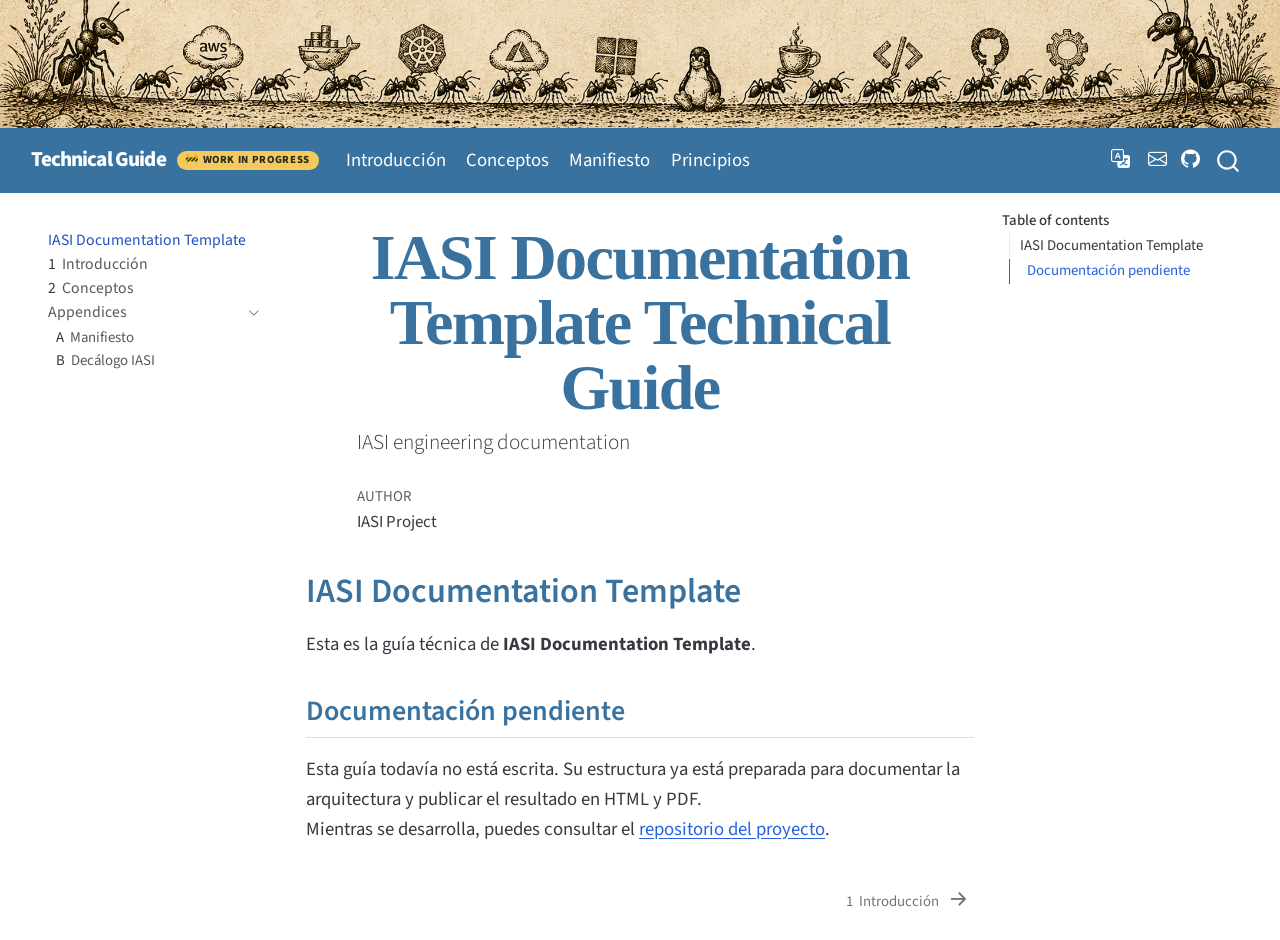
==== publish/technical-guide/index.html @ e16250e0 "creadas plantillas publish" ====
<!DOCTYPE html>
<html xmlns="http://www.w3.org/1999/xhtml" lang="en" xml:lang="en"><head>

<meta charset="utf-8">
<meta name="generator" content="quarto-1.9.38">

<meta name="viewport" content="width=device-width, initial-scale=1.0, user-scalable=yes">

<meta name="author" content="IASI Project">

<title>IASI Documentation Template Technical Guide</title>
<style>
/* Default styles provided by pandoc.
** See https://pandoc.org/MANUAL.html#variables-for-html for config info.
*/
code{white-space: pre-wrap;}
span.smallcaps{font-variant: small-caps;}
div.columns{display: flex; gap: min(4vw, 1.5em);}
div.column{flex: auto; overflow-x: auto;}
div.hanging-indent{margin-left: 1.5em; text-indent: -1.5em;}
ul.task-list{list-style: none;}
ul.task-list li input[type="checkbox"] {
  width: 0.8em;
  margin: 0 0.8em 0.2em -1em; /* quarto-specific, see https://github.com/quarto-dev/quarto-cli/issues/4556 */ 
  vertical-align: middle;
}
</style>


<script src="site_libs/quarto-nav/quarto-nav.js"></script>
<script src="site_libs/quarto-nav/headroom.min.js"></script>
<script src="site_libs/clipboard/clipboard.min.js"></script>
<script src="site_libs/quarto-search/autocomplete.umd.js"></script>
<script src="site_libs/quarto-search/fuse.min.js"></script>
<script src="site_libs/quarto-search/quarto-search.js"></script>
<meta name="quarto:offset" content="./">
<link href="./chapters/01-intro/index.html" rel="next">
<script src="site_libs/quarto-html/quarto.js" type="module"></script>
<script src="site_libs/quarto-html/tabsets/tabsets.js" type="module"></script>
<script src="site_libs/quarto-html/popper.min.js"></script>
<script src="site_libs/quarto-html/tippy.umd.min.js"></script>
<script src="site_libs/quarto-html/anchor.min.js"></script>
<link href="site_libs/quarto-html/tippy.css" rel="stylesheet">
<link href="site_libs/quarto-html/quarto-syntax-highlighting-15634bcf2e68342d4ad2dfa704d543f6.css" rel="stylesheet" id="quarto-text-highlighting-styles">
<script src="site_libs/bootstrap/bootstrap.min.js"></script>
<link href="site_libs/bootstrap/bootstrap-icons.css" rel="stylesheet">
<link href="site_libs/bootstrap/bootstrap-37758bcf14ad8974d9ff99838dd22ecb.min.css" rel="stylesheet" append-hash="true" id="quarto-bootstrap" data-mode="light">
<script id="quarto-search-options" type="application/json">{
  "location": "navbar",
  "copy-button": false,
  "collapse-after": 3,
  "panel-placement": "end",
  "type": "overlay",
  "limit": 50,
  "keyboard-shortcut": [
    "f",
    "/",
    "s"
  ],
  "show-item-context": false,
  "language": {
    "search-no-results-text": "No results",
    "search-matching-documents-text": "matching documents",
    "search-copy-link-title": "Copy link to search",
    "search-hide-matches-text": "Hide additional matches",
    "search-more-match-text": "more match in this document",
    "search-more-matches-text": "more matches in this document",
    "search-clear-button-title": "Clear",
    "search-text-placeholder": "",
    "search-detached-cancel-button-title": "Cancel",
    "search-submit-button-title": "Submit",
    "search-label": "Search"
  }
}</script>
<script>
document.addEventListener("DOMContentLoaded", () => {
  const banner = document.querySelector("#quarto-announcement .iasi-ants-image");
  const bootstrap = document.querySelector("link#quarto-bootstrap");

  if (!banner || !bootstrap) return;

  const siteRoot = bootstrap.href.replace(/site_libs\/bootstrap\/[^/]+$/i, "");
  banner.src = new URL("resources/images/ants.png", siteRoot).href;
});
</script>


</head>

<body class="nav-sidebar floating nav-fixed quarto-light">

<div id="quarto-search-results"></div>
  <header id="quarto-header" class="headroom fixed-top">
    <div id="quarto-announcement" data-announcement-id="924b3bb06044a6f8e6a5618432e2a604" class="alert alert-light hidden"><div class="quarto-announcement-content">
<p><img src="resources/images/ants.png" class="iasi-ants-image img-fluid"></p>
</div></div>
    <nav class="navbar navbar-expand-lg " data-bs-theme="dark">
      <div class="navbar-container container-fluid">
      <div class="navbar-brand-container mx-auto">
    <a class="navbar-brand" href="./index.html">
    <span class="navbar-title">Technical Guide</span>
    </a>
  </div>
            <div id="quarto-search" class="" title="Search"></div>
          <button class="navbar-toggler" type="button" data-bs-toggle="collapse" data-bs-target="#navbarCollapse" aria-controls="navbarCollapse" role="menu" aria-expanded="false" aria-label="Toggle navigation" onclick="if (window.quartoToggleHeadroom) { window.quartoToggleHeadroom(); }">
  <span class="navbar-toggler-icon"></span>
</button>
          <div class="collapse navbar-collapse" id="navbarCollapse">
            <ul class="navbar-nav navbar-nav-scroll me-auto">
  <li class="nav-item">
    <a class="nav-link active" href="./chapters/01-intro/index.html" aria-current="page"> 
<span class="menu-text">Introducción</span></a>
  </li>  
  <li class="nav-item">
    <a class="nav-link" href="./chapters/02-conceptos/index.html"> 
<span class="menu-text">Conceptos</span></a>
  </li>  
  <li class="nav-item">
    <a class="nav-link" href="./common/manifesto.html"> 
<span class="menu-text">Manifiesto</span></a>
  </li>  
  <li class="nav-item">
    <a class="nav-link" href="./common/principles.html"> 
<span class="menu-text">Principios</span></a>
  </li>  
</ul>
            <ul class="navbar-nav navbar-nav-scroll ms-auto">
  <li class="nav-item compact">
    <a class="nav-link" href="https://iasi-org.github.io/iasi-home/pages/common/manifesto-bilingual.html"> <i class="bi bi-translate" role="img" aria-label="Idioma / Language">
</i> 
<span class="menu-text"></span></a>
  </li>  
  <li class="nav-item compact">
    <a class="nav-link" href="https://iasi-org.github.io/iasi-home/pages/common/contact.html"> <i class="bi bi-envelope" role="img" aria-label="Contacto">
</i> 
<span class="menu-text"></span></a>
  </li>  
</ul>
          </div> <!-- /navcollapse -->
            <div class="quarto-navbar-tools">
    <a href="https://github.com/iasi-org/iasi-docs-template" title="Source Code" class="quarto-navigation-tool px-1" aria-label="Source Code"><i class="bi bi-github"></i></a>
</div>
      </div> <!-- /container-fluid -->
    </nav>
  <nav class="quarto-secondary-nav">
    <div class="container-fluid d-flex">
      <button type="button" class="quarto-btn-toggle btn" data-bs-toggle="collapse" role="button" data-bs-target=".quarto-sidebar-collapse-item" aria-controls="quarto-sidebar" aria-expanded="false" aria-label="Toggle sidebar navigation" onclick="if (window.quartoToggleHeadroom) { window.quartoToggleHeadroom(); }">
        <i class="bi bi-layout-text-sidebar-reverse"></i>
      </button>
        <nav class="quarto-page-breadcrumbs" aria-label="breadcrumb"><ol class="breadcrumb"><li class="breadcrumb-item"><a href="./index.html">IASI Documentation Template</a></li></ol></nav>
        <a class="flex-grow-1" role="navigation" data-bs-toggle="collapse" data-bs-target=".quarto-sidebar-collapse-item" aria-controls="quarto-sidebar" aria-expanded="false" aria-label="Toggle sidebar navigation" onclick="if (window.quartoToggleHeadroom) { window.quartoToggleHeadroom(); }">      
        </a>
    </div>
  </nav>
</header>
<!-- content -->
<div id="quarto-content" class="quarto-container page-columns page-rows-contents page-layout-article page-navbar">
<!-- sidebar -->
  <nav id="quarto-sidebar" class="sidebar collapse collapse-horizontal quarto-sidebar-collapse-item sidebar-navigation floating overflow-auto">
    <div class="sidebar-menu-container"> 
    <ul class="list-unstyled mt-1">
        <li class="sidebar-item">
  <div class="sidebar-item-container"> 
  <a href="./index.html" class="sidebar-item-text sidebar-link active">
 <span class="menu-text">IASI Documentation Template</span></a>
  </div>
</li>
        <li class="sidebar-item">
  <div class="sidebar-item-container"> 
  <a href="./chapters/01-intro/index.html" class="sidebar-item-text sidebar-link">
 <span class="menu-text"><span class="chapter-number">1</span>&nbsp; <span class="chapter-title">Introducción</span></span></a>
  </div>
</li>
        <li class="sidebar-item">
  <div class="sidebar-item-container"> 
  <a href="./chapters/02-conceptos/index.html" class="sidebar-item-text sidebar-link">
 <span class="menu-text"><span class="chapter-number">2</span>&nbsp; <span class="chapter-title">Conceptos</span></span></a>
  </div>
</li>
        <li class="sidebar-item sidebar-item-section">
      <div class="sidebar-item-container"> 
            <a class="sidebar-item-text sidebar-link text-start" data-bs-toggle="collapse" data-bs-target="#quarto-sidebar-section-1" role="navigation" aria-expanded="true">
 <span class="menu-text">Appendices</span></a>
          <a class="sidebar-item-toggle text-start" data-bs-toggle="collapse" data-bs-target="#quarto-sidebar-section-1" role="navigation" aria-expanded="true" aria-label="Toggle section">
            <i class="bi bi-chevron-right ms-2"></i>
          </a> 
      </div>
      <ul id="quarto-sidebar-section-1" class="collapse list-unstyled sidebar-section depth1 show">  
          <li class="sidebar-item">
  <div class="sidebar-item-container"> 
  <a href="./common/manifesto.html" class="sidebar-item-text sidebar-link">
 <span class="menu-text"><span class="chapter-number">A</span>&nbsp; <span class="chapter-title">Manifiesto</span></span></a>
  </div>
</li>
          <li class="sidebar-item">
  <div class="sidebar-item-container"> 
  <a href="./common/principles.html" class="sidebar-item-text sidebar-link">
 <span class="menu-text"><span class="chapter-number">B</span>&nbsp; <span class="chapter-title">Decálogo IASI</span></span></a>
  </div>
</li>
      </ul>
  </li>
    </ul>
    </div>
</nav>
<div id="quarto-sidebar-glass" class="quarto-sidebar-collapse-item" data-bs-toggle="collapse" data-bs-target=".quarto-sidebar-collapse-item"></div>
<!-- margin-sidebar -->
    <div id="quarto-margin-sidebar" class="sidebar margin-sidebar">
        <nav id="TOC" role="doc-toc" class="toc-active">
    <h2 id="toc-title">Table of contents</h2>
   
  <ul>
  <li><a href="#iasi-documentation-template" id="toc-iasi-documentation-template" class="nav-link active" data-scroll-target="#iasi-documentation-template">IASI Documentation Template</a>
  <ul class="collapse">
  <li><a href="#documentación-pendiente" id="toc-documentación-pendiente" class="nav-link" data-scroll-target="#documentación-pendiente">Documentación pendiente</a></li>
  </ul></li>
  </ul>
</nav>
    </div>
<!-- main -->
<main class="content" id="quarto-document-content">

<header id="title-block-header" class="quarto-title-block default">
<div class="quarto-title">
<h1 class="title">IASI Documentation Template Technical Guide</h1>
<p class="subtitle lead">IASI engineering documentation</p>
</div>



<div class="quarto-title-meta">

    <div>
    <div class="quarto-title-meta-heading">Author</div>
    <div class="quarto-title-meta-contents">
             <p>IASI Project </p>
          </div>
  </div>
    
  
    
  </div>
  


</header>


<section id="iasi-documentation-template" class="level1 unnumbered">
<h1 class="unnumbered">IASI Documentation Template</h1>
<p>Esta es la guía técnica de <strong>IASI Documentation Template</strong>.</p>
<section id="documentación-pendiente" class="level2 iasi-pending">
<h2 class="anchored" data-anchor-id="documentación-pendiente">Documentación pendiente</h2>
<p>Esta guía todavía no está escrita. Su estructura ya está preparada para documentar la arquitectura y publicar el resultado en HTML y PDF.</p>
</section>
<p>Mientras se desarrolla, puedes consultar el <a href="https://github.com/iasi-org/iasi-docs-template">repositorio del proyecto</a>.</p>


</section>

</main> <!-- /main -->
<script id="quarto-html-after-body" type="application/javascript">
  window.document.addEventListener("DOMContentLoaded", function (event) {
    const icon = "";
    const anchorJS = new window.AnchorJS();
    anchorJS.options = {
      placement: 'right',
      icon: icon
    };
    anchorJS.add('.anchored');
    const isCodeAnnotation = (el) => {
      for (const clz of el.classList) {
        if (clz.startsWith('code-annotation-')) {                     
          return true;
        }
      }
      return false;
    }
    const onCopySuccess = function(e) {
      // button target
      const button = e.trigger;
      // don't keep focus
      button.blur();
      // flash "checked"
      button.classList.add('code-copy-button-checked');
      var currentTitle = button.getAttribute("title");
      button.setAttribute("title", "Copied!");
      let tooltip;
      if (window.bootstrap) {
        button.setAttribute("data-bs-toggle", "tooltip");
        button.setAttribute("data-bs-placement", "left");
        button.setAttribute("data-bs-title", "Copied!");
        tooltip = new bootstrap.Tooltip(button, 
          { trigger: "manual", 
            customClass: "code-copy-button-tooltip",
            offset: [0, -8]});
        tooltip.show();    
      }
      setTimeout(function() {
        if (tooltip) {
          tooltip.hide();
          button.removeAttribute("data-bs-title");
          button.removeAttribute("data-bs-toggle");
          button.removeAttribute("data-bs-placement");
        }
        button.setAttribute("title", currentTitle);
        button.classList.remove('code-copy-button-checked');
      }, 1000);
      // clear code selection
      e.clearSelection();
    }
    const getTextToCopy = function(trigger) {
      const outerScaffold = trigger.parentElement.cloneNode(true);
      const codeEl = outerScaffold.querySelector('code');
      for (const childEl of codeEl.children) {
        if (isCodeAnnotation(childEl)) {
          childEl.remove();
        }
      }
      return codeEl.innerText;
    }
    const clipboard = new window.ClipboardJS('.code-copy-button:not([data-in-quarto-modal])', {
      text: getTextToCopy
    });
    clipboard.on('success', onCopySuccess);
    if (window.document.getElementById('quarto-embedded-source-code-modal')) {
      const clipboardModal = new window.ClipboardJS('.code-copy-button[data-in-quarto-modal]', {
        text: getTextToCopy,
        container: window.document.getElementById('quarto-embedded-source-code-modal')
      });
      clipboardModal.on('success', onCopySuccess);
    }
      var localhostRegex = new RegExp(/^(?:http|https):\/\/localhost\:?[0-9]*\//);
      var mailtoRegex = new RegExp(/^mailto:/);
        var filterRegex = new RegExp('/' + window.location.host + '/');
      var isInternal = (href) => {
          return filterRegex.test(href) || localhostRegex.test(href) || mailtoRegex.test(href);
      }
      // Inspect non-navigation links and adorn them if external
     var links = window.document.querySelectorAll('a[href]:not(.nav-link):not(.navbar-brand):not(.toc-action):not(.sidebar-link):not(.sidebar-item-toggle):not(.pagination-link):not(.no-external):not([aria-hidden]):not(.dropdown-item):not(.quarto-navigation-tool):not(.about-link)');
      for (var i=0; i<links.length; i++) {
        const link = links[i];
        if (!isInternal(link.href)) {
          // undo the damage that might have been done by quarto-nav.js in the case of
          // links that we want to consider external
          if (link.dataset.originalHref !== undefined) {
            link.href = link.dataset.originalHref;
          }
        }
      }
    function tippyHover(el, contentFn, onTriggerFn, onUntriggerFn) {
      const config = {
        allowHTML: true,
        maxWidth: 500,
        delay: 100,
        arrow: false,
        appendTo: function(el) {
            return el.parentElement;
        },
        interactive: true,
        interactiveBorder: 10,
        theme: 'quarto',
        placement: 'bottom-start',
      };
      if (contentFn) {
        config.content = contentFn;
      }
      if (onTriggerFn) {
        config.onTrigger = onTriggerFn;
      }
      if (onUntriggerFn) {
        config.onUntrigger = onUntriggerFn;
      }
      window.tippy(el, config); 
    }
    const noterefs = window.document.querySelectorAll('a[role="doc-noteref"]');
    for (var i=0; i<noterefs.length; i++) {
      const ref = noterefs[i];
      tippyHover(ref, function() {
        // use id or data attribute instead here
        let href = ref.getAttribute('data-footnote-href') || ref.getAttribute('href');
        try { href = new URL(href).hash; } catch {}
        const id = href.replace(/^#\/?/, "");
        const note = window.document.getElementById(id);
        if (note) {
          return note.innerHTML;
        } else {
          return "";
        }
      });
    }
    const xrefs = window.document.querySelectorAll('a.quarto-xref');
    const processXRef = (id, note) => {
      // Strip column container classes
      const stripColumnClz = (el) => {
        el.classList.remove("page-full", "page-columns");
        if (el.children) {
          for (const child of el.children) {
            stripColumnClz(child);
          }
        }
      }
      stripColumnClz(note)
      if (id === null || id.startsWith('sec-')) {
        // Special case sections, only their first couple elements
        const container = document.createElement("div");
        if (note.children && note.children.length > 2) {
          container.appendChild(note.children[0].cloneNode(true));
          for (let i = 1; i < note.children.length; i++) {
            const child = note.children[i];
            if (child.tagName === "P" && child.innerText === "") {
              continue;
            } else {
              container.appendChild(child.cloneNode(true));
              break;
            }
          }
          if (window.Quarto?.typesetMath) {
            window.Quarto.typesetMath(container);
          }
          return container.innerHTML
        } else {
          if (window.Quarto?.typesetMath) {
            window.Quarto.typesetMath(note);
          }
          return note.innerHTML;
        }
      } else {
        // Remove any anchor links if they are present
        const anchorLink = note.querySelector('a.anchorjs-link');
        if (anchorLink) {
          anchorLink.remove();
        }
        if (window.Quarto?.typesetMath) {
          window.Quarto.typesetMath(note);
        }
        if (note.classList.contains("callout")) {
          return note.outerHTML;
        } else {
          return note.innerHTML;
        }
      }
    }
    for (var i=0; i<xrefs.length; i++) {
      const xref = xrefs[i];
      tippyHover(xref, undefined, function(instance) {
        instance.disable();
        let url = xref.getAttribute('href');
        let hash = undefined; 
        if (url.startsWith('#')) {
          hash = url;
        } else {
          try { hash = new URL(url).hash; } catch {}
        }
        if (hash) {
          const id = hash.replace(/^#\/?/, "");
          const note = window.document.getElementById(id);
          if (note !== null) {
            try {
              const html = processXRef(id, note.cloneNode(true));
              instance.setContent(html);
            } finally {
              instance.enable();
              instance.show();
            }
          } else {
            // See if we can fetch this
            fetch(url.split('#')[0])
            .then(res => res.text())
            .then(html => {
              const parser = new DOMParser();
              const htmlDoc = parser.parseFromString(html, "text/html");
              const note = htmlDoc.getElementById(id);
              if (note !== null) {
                const html = processXRef(id, note);
                instance.setContent(html);
              } 
            }).finally(() => {
              instance.enable();
              instance.show();
            });
          }
        } else {
          // See if we can fetch a full url (with no hash to target)
          // This is a special case and we should probably do some content thinning / targeting
          fetch(url)
          .then(res => res.text())
          .then(html => {
            const parser = new DOMParser();
            const htmlDoc = parser.parseFromString(html, "text/html");
            const note = htmlDoc.querySelector('main.content');
            if (note !== null) {
              // This should only happen for chapter cross references
              // (since there is no id in the URL)
              // remove the first header
              if (note.children.length > 0 && note.children[0].tagName === "HEADER") {
                note.children[0].remove();
              }
              const html = processXRef(null, note);
              instance.setContent(html);
            } 
          }).finally(() => {
            instance.enable();
            instance.show();
          });
        }
      }, function(instance) {
      });
    }
        let selectedAnnoteEl;
        const selectorForAnnotation = ( cell, annotation) => {
          let cellAttr = 'data-code-cell="' + cell + '"';
          let lineAttr = 'data-code-annotation="' +  annotation + '"';
          const selector = 'span[' + cellAttr + '][' + lineAttr + ']';
          return selector;
        }
        const selectCodeLines = (annoteEl) => {
          const doc = window.document;
          const targetCell = annoteEl.getAttribute("data-target-cell");
          const targetAnnotation = annoteEl.getAttribute("data-target-annotation");
          const annoteSpan = window.document.querySelector(selectorForAnnotation(targetCell, targetAnnotation));
          const lines = annoteSpan.getAttribute("data-code-lines").split(",");
          const lineIds = lines.map((line) => {
            return targetCell + "-" + line;
          })
          let top = null;
          let height = null;
          let parent = null;
          if (lineIds.length > 0) {
              //compute the position of the single el (top and bottom and make a div)
              const el = window.document.getElementById(lineIds[0]);
              top = el.offsetTop;
              height = el.offsetHeight;
              parent = el.parentElement.parentElement;
            if (lineIds.length > 1) {
              const lastEl = window.document.getElementById(lineIds[lineIds.length - 1]);
              const bottom = lastEl.offsetTop + lastEl.offsetHeight;
              height = bottom - top;
            }
            if (top !== null && height !== null && parent !== null) {
              // cook up a div (if necessary) and position it 
              let div = window.document.getElementById("code-annotation-line-highlight");
              if (div === null) {
                div = window.document.createElement("div");
                div.setAttribute("id", "code-annotation-line-highlight");
                div.style.position = 'absolute';
                parent.appendChild(div);
              }
              div.style.top = top - 2 + "px";
              div.style.height = height + 4 + "px";
              div.style.left = 0;
              let gutterDiv = window.document.getElementById("code-annotation-line-highlight-gutter");
              if (gutterDiv === null) {
                gutterDiv = window.document.createElement("div");
                gutterDiv.setAttribute("id", "code-annotation-line-highlight-gutter");
                gutterDiv.style.position = 'absolute';
                const codeCell = window.document.getElementById(targetCell);
                const gutter = codeCell.querySelector('.code-annotation-gutter');
                gutter.appendChild(gutterDiv);
              }
              gutterDiv.style.top = top - 2 + "px";
              gutterDiv.style.height = height + 4 + "px";
            }
            selectedAnnoteEl = annoteEl;
          }
        };
        const unselectCodeLines = () => {
          const elementsIds = ["code-annotation-line-highlight", "code-annotation-line-highlight-gutter"];
          elementsIds.forEach((elId) => {
            const div = window.document.getElementById(elId);
            if (div) {
              div.remove();
            }
          });
          selectedAnnoteEl = undefined;
        };
          // Handle positioning of the toggle
      window.addEventListener(
        "resize",
        throttle(() => {
          elRect = undefined;
          if (selectedAnnoteEl) {
            selectCodeLines(selectedAnnoteEl);
          }
        }, 10)
      );
      function throttle(fn, ms) {
      let throttle = false;
      let timer;
        return (...args) => {
          if(!throttle) { // first call gets through
              fn.apply(this, args);
              throttle = true;
          } else { // all the others get throttled
              if(timer) clearTimeout(timer); // cancel #2
              timer = setTimeout(() => {
                fn.apply(this, args);
                timer = throttle = false;
              }, ms);
          }
        };
      }
        // Attach click handler to the DT
        const annoteDls = window.document.querySelectorAll('dt[data-target-cell]');
        for (const annoteDlNode of annoteDls) {
          annoteDlNode.addEventListener('click', (event) => {
            const clickedEl = event.target;
            if (clickedEl !== selectedAnnoteEl) {
              unselectCodeLines();
              const activeEl = window.document.querySelector('dt[data-target-cell].code-annotation-active');
              if (activeEl) {
                activeEl.classList.remove('code-annotation-active');
              }
              selectCodeLines(clickedEl);
              clickedEl.classList.add('code-annotation-active');
            } else {
              // Unselect the line
              unselectCodeLines();
              clickedEl.classList.remove('code-annotation-active');
            }
          });
        }
    const findCites = (el) => {
      const parentEl = el.parentElement;
      if (parentEl) {
        const cites = parentEl.dataset.cites;
        if (cites) {
          return {
            el,
            cites: cites.split(' ')
          };
        } else {
          return findCites(el.parentElement)
        }
      } else {
        return undefined;
      }
    };
    var bibliorefs = window.document.querySelectorAll('a[role="doc-biblioref"]');
    for (var i=0; i<bibliorefs.length; i++) {
      const ref = bibliorefs[i];
      const citeInfo = findCites(ref);
      if (citeInfo) {
        tippyHover(citeInfo.el, function() {
          var popup = window.document.createElement('div');
          citeInfo.cites.forEach(function(cite) {
            var citeDiv = window.document.createElement('div');
            citeDiv.classList.add('hanging-indent');
            citeDiv.classList.add('csl-entry');
            var biblioDiv = window.document.getElementById('ref-' + cite);
            if (biblioDiv) {
              citeDiv.innerHTML = biblioDiv.innerHTML;
            }
            popup.appendChild(citeDiv);
          });
          return popup.innerHTML;
        });
      }
    }
  });
  </script>
<nav class="page-navigation">
  <div class="nav-page nav-page-previous">
  </div>
  <div class="nav-page nav-page-next">
      <a href="./chapters/01-intro/index.html" class="pagination-link" aria-label="Introducción">
        <span class="nav-page-text"><span class="chapter-number">1</span>&nbsp; <span class="chapter-title">Introducción</span></span> <i class="bi bi-arrow-right-short"></i>
      </a>
  </div>
</nav>
</div> <!-- /content -->




</body></html>
---- publish/technical-guide/site_libs/quarto-html/tippy.css ----
.tippy-box[data-animation=fade][data-state=hidden]{opacity:0}[data-tippy-root]{max-width:calc(100vw - 10px)}.tippy-box{position:relative;background-color:#333;color:#fff;border-radius:4px;font-size:14px;line-height:1.4;white-space:normal;outline:0;transition-property:transform,visibility,opacity}.tippy-box[data-placement^=top]>.tippy-arrow{bottom:0}.tippy-box[data-placement^=top]>.tippy-arrow:before{bottom:-7px;left:0;border-width:8px 8px 0;border-top-color:initial;transform-origin:center top}.tippy-box[data-placement^=bottom]>.tippy-arrow{top:0}.tippy-box[data-placement^=bottom]>.tippy-arrow:before{top:-7px;left:0;border-width:0 8px 8px;border-bottom-color:initial;transform-origin:center bottom}.tippy-box[data-placement^=left]>.tippy-arrow{right:0}.tippy-box[data-placement^=left]>.tippy-arrow:before{border-width:8px 0 8px 8px;border-left-color:initial;right:-7px;transform-origin:center left}.tippy-box[data-placement^=right]>.tippy-arrow{left:0}.tippy-box[data-placement^=right]>.tippy-arrow:before{left:-7px;border-width:8px 8px 8px 0;border-right-color:initial;transform-origin:center right}.tippy-box[data-inertia][data-state=visible]{transition-timing-function:cubic-bezier(.54,1.5,.38,1.11)}.tippy-arrow{width:16px;height:16px;color:#333}.tippy-arrow:before{content:"";position:absolute;border-color:transparent;border-style:solid}.tippy-content{position:relative;padding:5px 9px;z-index:1}
---- publish/technical-guide/site_libs/quarto-html/quarto-syntax-highlighting-15634bcf2e68342d4ad2dfa704d543f6.css ----
/* quarto syntax highlight colors */
:root {
  --quarto-hl-ot-color: #003B4F;
  --quarto-hl-at-color: #657422;
  --quarto-hl-ss-color: #20794D;
  --quarto-hl-an-color: #5E5E5E;
  --quarto-hl-fu-color: #4758AB;
  --quarto-hl-st-color: #20794D;
  --quarto-hl-cf-color: #003B4F;
  --quarto-hl-op-color: #5E5E5E;
  --quarto-hl-er-color: #AD0000;
  --quarto-hl-bn-color: #AD0000;
  --quarto-hl-al-color: #AD0000;
  --quarto-hl-va-color: #111111;
  --quarto-hl-bu-color: inherit;
  --quarto-hl-ex-color: inherit;
  --quarto-hl-pp-color: #AD0000;
  --quarto-hl-in-color: #5E5E5E;
  --quarto-hl-vs-color: #20794D;
  --quarto-hl-wa-color: #5E5E5E;
  --quarto-hl-do-color: #5E5E5E;
  --quarto-hl-im-color: #00769E;
  --quarto-hl-ch-color: #20794D;
  --quarto-hl-dt-color: #AD0000;
  --quarto-hl-fl-color: #AD0000;
  --quarto-hl-co-color: #5E5E5E;
  --quarto-hl-cv-color: #5E5E5E;
  --quarto-hl-cn-color: #8f5902;
  --quarto-hl-sc-color: #5E5E5E;
  --quarto-hl-dv-color: #AD0000;
  --quarto-hl-kw-color: #003B4F;
}

/* other quarto variables */
:root {
  --quarto-font-monospace: SFMono-Regular, Menlo, Monaco, Consolas, "Liberation Mono", "Courier New", monospace;
}

/* syntax highlight based on Pandoc's rules */
pre > code.sourceCode > span {
  color: #003B4F;
}

code.sourceCode > span {
  color: #003B4F;
}

div.sourceCode,
div.sourceCode pre.sourceCode {
  color: #003B4F;
}

/* Normal */
code span {
  color: #003B4F;
}

/* Alert */
code span.al {
  color: #AD0000;
  font-style: inherit;
}

/* Annotation */
code span.an {
  color: #5E5E5E;
  font-style: inherit;
}

/* Attribute */
code span.at {
  color: #657422;
  font-style: inherit;
}

/* BaseN */
code span.bn {
  color: #AD0000;
  font-style: inherit;
}

/* BuiltIn */
code span.bu {
  font-style: inherit;
}

/* ControlFlow */
code span.cf {
  color: #003B4F;
  font-weight: bold;
  font-style: inherit;
}

/* Char */
code span.ch {
  color: #20794D;
  font-style: inherit;
}

/* Constant */
code span.cn {
  color: #8f5902;
  font-style: inherit;
}

/* Comment */
code span.co {
  color: #5E5E5E;
  font-style: inherit;
}

/* CommentVar */
code span.cv {
  color: #5E5E5E;
  font-style: italic;
}

/* Documentation */
code span.do {
  color: #5E5E5E;
  font-style: italic;
}

/* DataType */
code span.dt {
  color: #AD0000;
  font-style: inherit;
}

/* DecVal */
code span.dv {
  color: #AD0000;
  font-style: inherit;
}

/* Error */
code span.er {
  color: #AD0000;
  font-style: inherit;
}

/* Extension */
code span.ex {
  font-style: inherit;
}

/* Float */
code span.fl {
  color: #AD0000;
  font-style: inherit;
}

/* Function */
code span.fu {
  color: #4758AB;
  font-style: inherit;
}

/* Import */
code span.im {
  color: #00769E;
  font-style: inherit;
}

/* Information */
code span.in {
  color: #5E5E5E;
  font-style: inherit;
}

/* Keyword */
code span.kw {
  color: #003B4F;
  font-weight: bold;
  font-style: inherit;
}

/* Operator */
code span.op {
  color: #5E5E5E;
  font-style: inherit;
}

/* Other */
code span.ot {
  color: #003B4F;
  font-style: inherit;
}

/* Preprocessor */
code span.pp {
  color: #AD0000;
  font-style: inherit;
}

/* SpecialChar */
code span.sc {
  color: #5E5E5E;
  font-style: inherit;
}

/* SpecialString */
code span.ss {
  color: #20794D;
  font-style: inherit;
}

/* String */
code span.st {
  color: #20794D;
  font-style: inherit;
}

/* Variable */
code span.va {
  color: #111111;
  font-style: inherit;
}

/* VerbatimString */
code span.vs {
  color: #20794D;
  font-style: inherit;
}

/* Warning */
code span.wa {
  color: #5E5E5E;
  font-style: italic;
}

.prevent-inlining {
  content: "</";
}

/*# sourceMappingURL=f23921c56f73e400b49028c9186a1aa0.css.map */
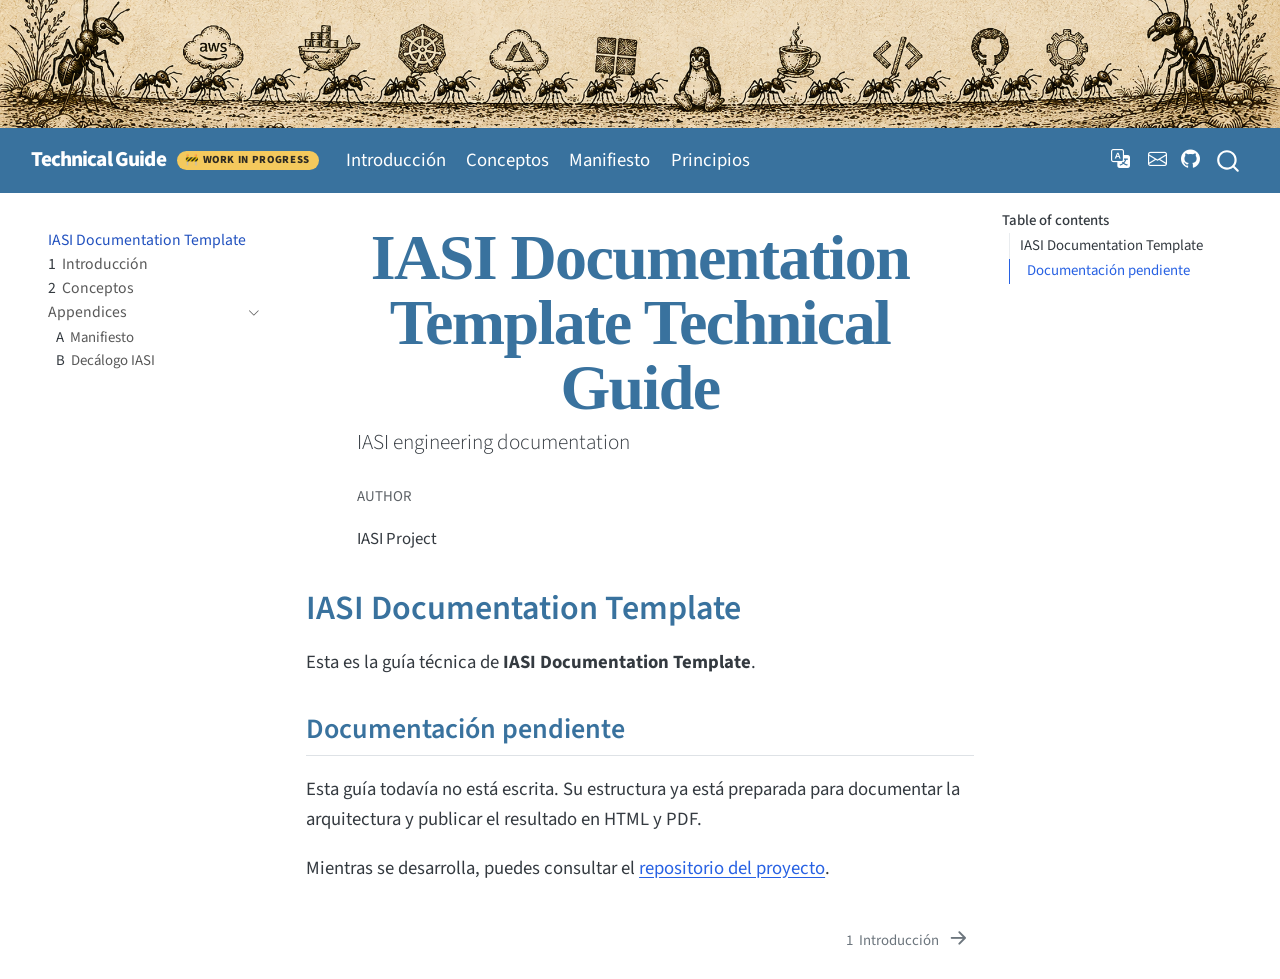
==== commit 2c336294: "Challenge" ====
--- a/publish/technical-guide/index.html
+++ b/publish/technical-guide/index.html
@@ -44,7 +44,7 @@
 <link href="site_libs/quarto-html/quarto-syntax-highlighting-15634bcf2e68342d4ad2dfa704d543f6.css" rel="stylesheet" id="quarto-text-highlighting-styles">
 <script src="site_libs/bootstrap/bootstrap.min.js"></script>
 <link href="site_libs/bootstrap/bootstrap-icons.css" rel="stylesheet">
-<link href="site_libs/bootstrap/bootstrap-37758bcf14ad8974d9ff99838dd22ecb.min.css" rel="stylesheet" append-hash="true" id="quarto-bootstrap" data-mode="light">
+<link href="site_libs/bootstrap/bootstrap-797d27cea1d4e5a7f22cd0c0edd4997e.min.css" rel="stylesheet" append-hash="true" id="quarto-bootstrap" data-mode="light">
 <script id="quarto-search-options" type="application/json">{
   "location": "navbar",
   "copy-button": false,
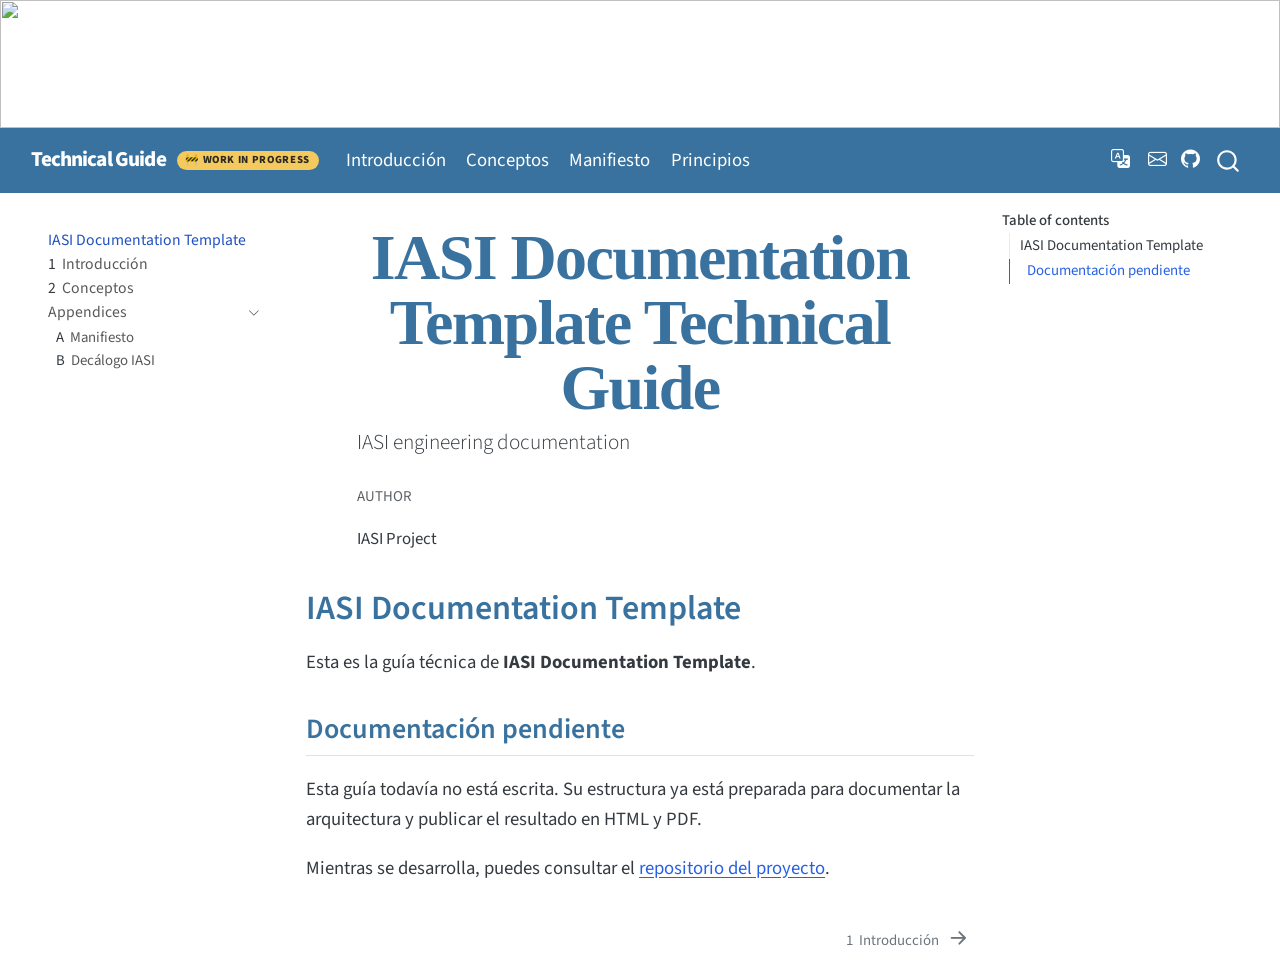
==== commit 54c5437f: "corregido sync" ====
--- a/publish/technical-guide/index.html
+++ b/publish/technical-guide/index.html
@@ -44,7 +44,7 @@
 <link href="site_libs/quarto-html/quarto-syntax-highlighting-15634bcf2e68342d4ad2dfa704d543f6.css" rel="stylesheet" id="quarto-text-highlighting-styles">
 <script src="site_libs/bootstrap/bootstrap.min.js"></script>
 <link href="site_libs/bootstrap/bootstrap-icons.css" rel="stylesheet">
-<link href="site_libs/bootstrap/bootstrap-797d27cea1d4e5a7f22cd0c0edd4997e.min.css" rel="stylesheet" append-hash="true" id="quarto-bootstrap" data-mode="light">
+<link href="site_libs/bootstrap/bootstrap-4eaf7b184de22013665c3d2863091a53.min.css" rel="stylesheet" append-hash="true" id="quarto-bootstrap" data-mode="light">
 <script id="quarto-search-options" type="application/json">{
   "location": "navbar",
   "copy-button": false,
@@ -72,17 +72,6 @@
     "search-label": "Search"
   }
 }</script>
-<script>
-document.addEventListener("DOMContentLoaded", () => {
-  const banner = document.querySelector("#quarto-announcement .iasi-ants-image");
-  const bootstrap = document.querySelector("link#quarto-bootstrap");
-
-  if (!banner || !bootstrap) return;
-
-  const siteRoot = bootstrap.href.replace(/site_libs\/bootstrap\/[^/]+$/i, "");
-  banner.src = new URL("resources/images/ants.png", siteRoot).href;
-});
-</script>
 
 
 </head>
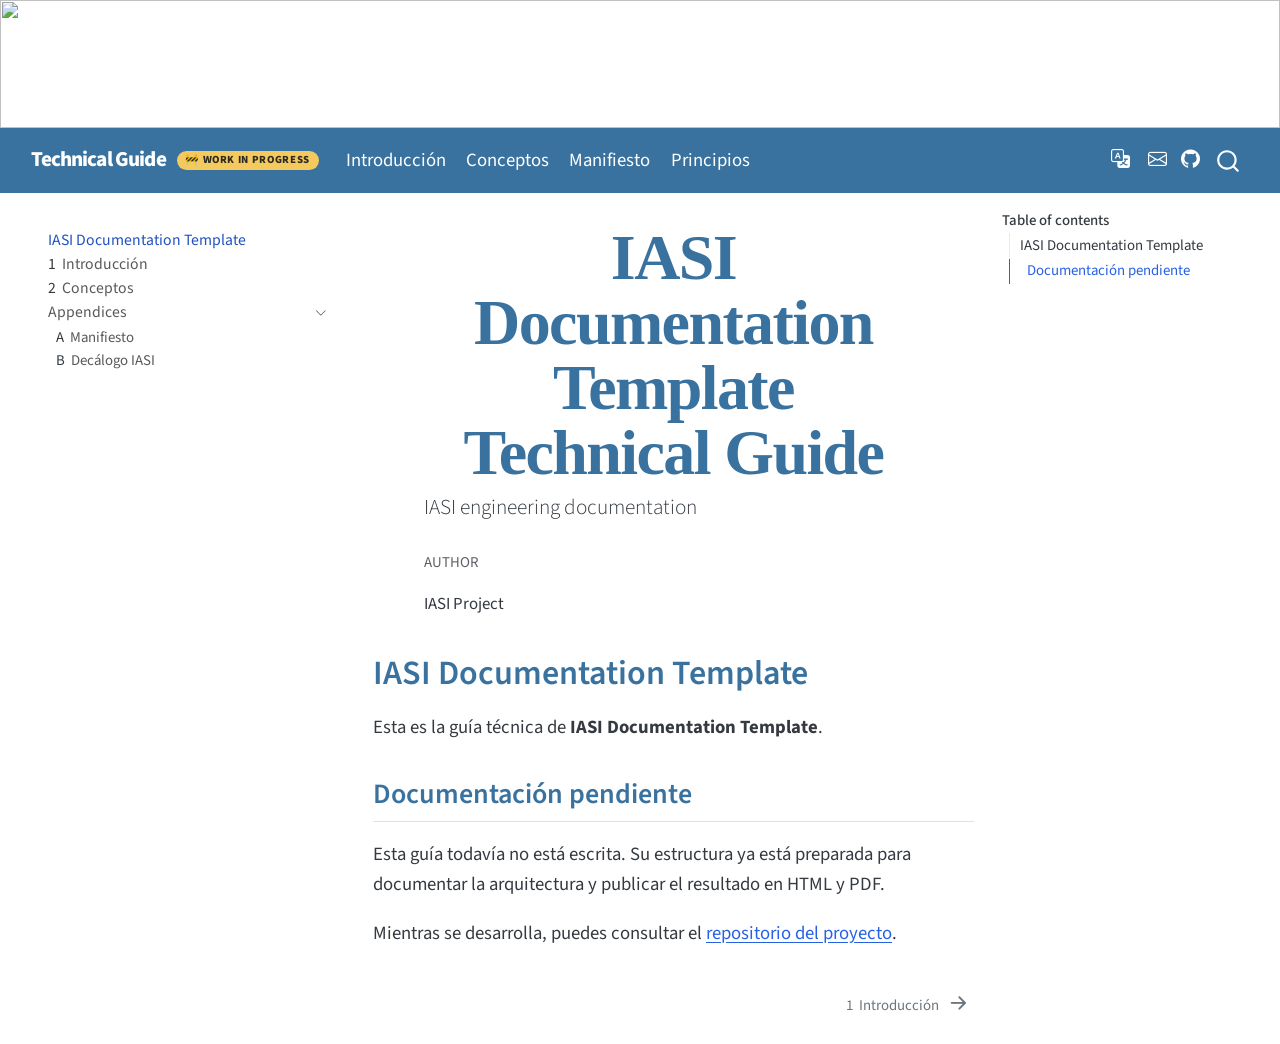
==== commit cb508220: "optimizado deploy" ====
--- a/publish/technical-guide/index.html
+++ b/publish/technical-guide/index.html
@@ -44,7 +44,7 @@
 <link href="site_libs/quarto-html/quarto-syntax-highlighting-15634bcf2e68342d4ad2dfa704d543f6.css" rel="stylesheet" id="quarto-text-highlighting-styles">
 <script src="site_libs/bootstrap/bootstrap.min.js"></script>
 <link href="site_libs/bootstrap/bootstrap-icons.css" rel="stylesheet">
-<link href="site_libs/bootstrap/bootstrap-4eaf7b184de22013665c3d2863091a53.min.css" rel="stylesheet" append-hash="true" id="quarto-bootstrap" data-mode="light">
+<link href="site_libs/bootstrap/bootstrap-05c29dc1ee65705a06ded16e9c3413ff.min.css" rel="stylesheet" append-hash="true" id="quarto-bootstrap" data-mode="light">
 <script id="quarto-search-options" type="application/json">{
   "location": "navbar",
   "copy-button": false,
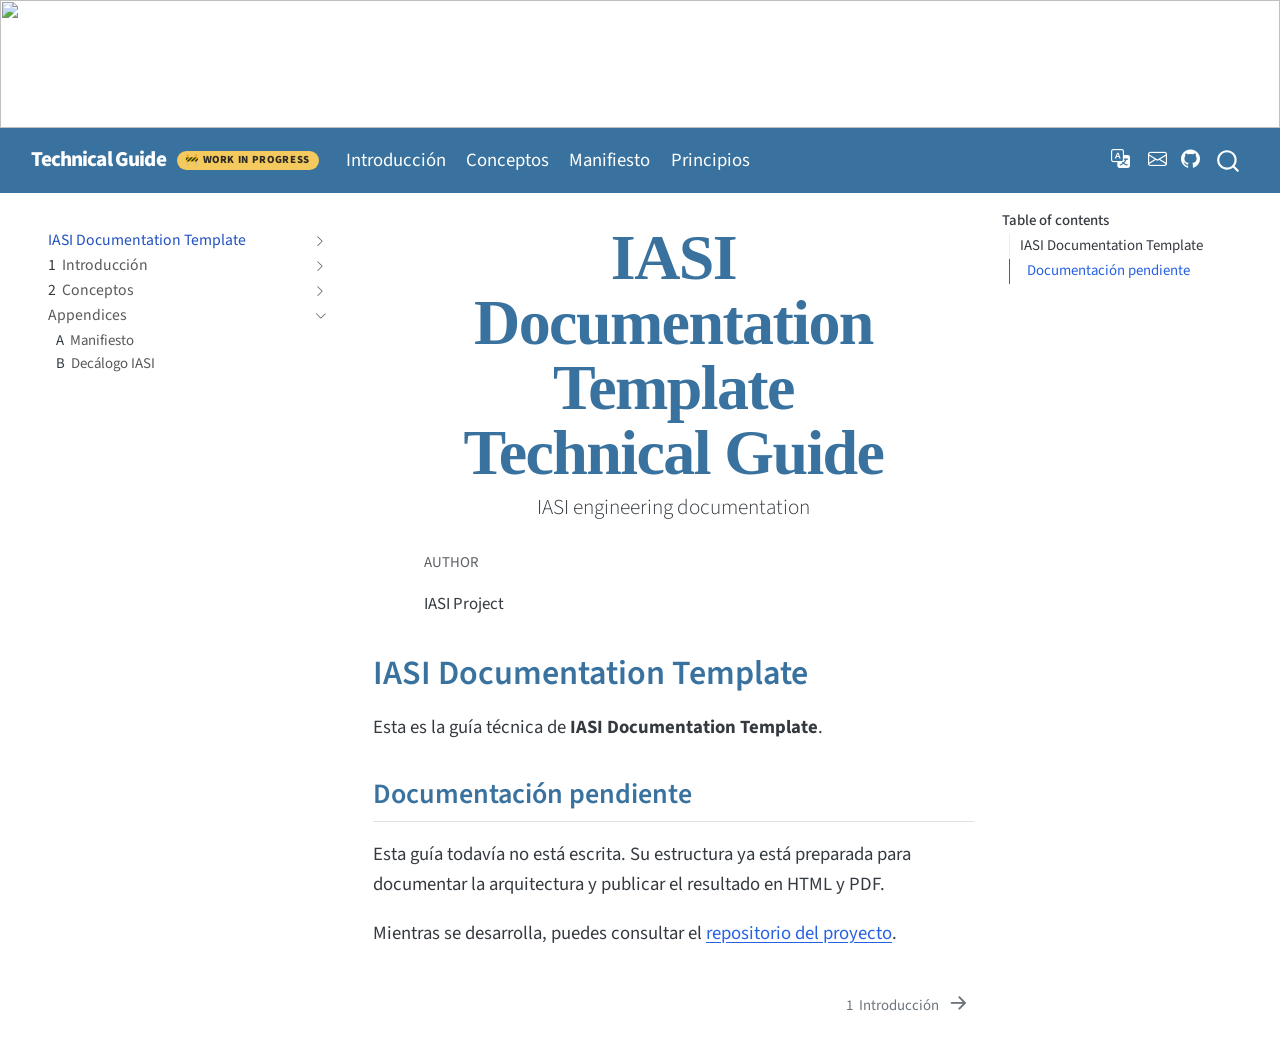
==== commit c919e473: "checkpoint antes de gitbook" ====
--- a/publish/technical-guide/index.html
+++ b/publish/technical-guide/index.html
@@ -1,22 +1,23 @@
 <!DOCTYPE html>
-<html xmlns="http://www.w3.org/1999/xhtml" lang="en" xml:lang="en"><head>
-
+<html xmlns="http://www.w3.org/1999/xhtml" lang="en" xml:lang="en">
+<head>
+<meta http-equiv="Content-Type" content="text/html; charset=UTF-8">
 <meta charset="utf-8">
-<meta name="generator" content="quarto-1.9.38">
-
+<meta name="generator" content="quarto-1.10.18">
 <meta name="viewport" content="width=device-width, initial-scale=1.0, user-scalable=yes">
-
 <meta name="author" content="IASI Project">
-
 <title>IASI Documentation Template Technical Guide</title>
 <style>
 /* Default styles provided by pandoc.
 ** See https://pandoc.org/MANUAL.html#variables-for-html for config info.
 */
-code{white-space: pre-wrap;}
 span.smallcaps{font-variant: small-caps;}
-div.columns{display: flex; gap: min(4vw, 1.5em);}
-div.column{flex: auto; overflow-x: auto;}
+div.columns{display: flex; gap: 1.5em;}
+div.column{flex: auto;}
+@media screen {
+div.columns{gap: min(4vw, 1.5em);}
+div.column{overflow-x: auto;}
+}
 div.hanging-indent{margin-left: 1.5em; text-indent: -1.5em;}
 ul.task-list{list-style: none;}
 ul.task-list li input[type="checkbox"] {
@@ -25,26 +26,12 @@
   vertical-align: middle;
 }
 </style>
-
-
-<script src="site_libs/quarto-nav/quarto-nav.js"></script>
-<script src="site_libs/quarto-nav/headroom.min.js"></script>
-<script src="site_libs/clipboard/clipboard.min.js"></script>
-<script src="site_libs/quarto-search/autocomplete.umd.js"></script>
-<script src="site_libs/quarto-search/fuse.min.js"></script>
-<script src="site_libs/quarto-search/quarto-search.js"></script>
-<meta name="quarto:offset" content="./">
+<script src="site_libs/quarto-nav/quarto-nav.js"></script><script src="site_libs/quarto-nav/headroom.min.js"></script><script src="site_libs/clipboard/clipboard.min.js"></script><script src="site_libs/quarto-search/autocomplete.umd.js"></script><script src="site_libs/quarto-search/fuse.min.js"></script><script src="site_libs/quarto-search/quarto-search.js"></script><meta name="quarto:offset" content="./">
 <link href="./chapters/01-intro/index.html" rel="next">
-<script src="site_libs/quarto-html/quarto.js" type="module"></script>
-<script src="site_libs/quarto-html/tabsets/tabsets.js" type="module"></script>
-<script src="site_libs/quarto-html/popper.min.js"></script>
-<script src="site_libs/quarto-html/tippy.umd.min.js"></script>
-<script src="site_libs/quarto-html/anchor.min.js"></script>
-<link href="site_libs/quarto-html/tippy.css" rel="stylesheet">
-<link href="site_libs/quarto-html/quarto-syntax-highlighting-15634bcf2e68342d4ad2dfa704d543f6.css" rel="stylesheet" id="quarto-text-highlighting-styles">
-<script src="site_libs/bootstrap/bootstrap.min.js"></script>
-<link href="site_libs/bootstrap/bootstrap-icons.css" rel="stylesheet">
-<link href="site_libs/bootstrap/bootstrap-05c29dc1ee65705a06ded16e9c3413ff.min.css" rel="stylesheet" append-hash="true" id="quarto-bootstrap" data-mode="light">
+<script src="site_libs/quarto-html/quarto.js" type="module"></script><script src="site_libs/quarto-html/tabsets/tabsets.js" type="module"></script><script src="site_libs/quarto-html/popper.min.js"></script><script src="site_libs/quarto-html/tippy.umd.min.js"></script><script src="site_libs/quarto-html/anchor.min.js"></script><link href="site_libs/quarto-html/tippy.css" rel="stylesheet">
+<link href="site_libs/quarto-html/quarto-syntax-highlighting-64a204ab8560d761af7679ceaba22944.css" rel="stylesheet" id="quarto-text-highlighting-styles">
+<script src="site_libs/bootstrap/bootstrap.min.js"></script><link href="site_libs/bootstrap/bootstrap-icons.css" rel="stylesheet">
+<link href="site_libs/bootstrap/bootstrap-4595486ea1989c3f473c799d476bc9ff.min.css" rel="stylesheet" append-hash="true" id="quarto-bootstrap" data-mode="light">
 <script id="quarto-search-options" type="application/json">{
   "location": "navbar",
   "copy-button": false,
@@ -72,19 +59,14 @@
     "search-label": "Search"
   }
 }</script>
-
-
 </head>
-
 <body class="nav-sidebar floating nav-fixed quarto-light">
 
 <div id="quarto-search-results"></div>
-  <header id="quarto-header" class="headroom fixed-top">
-    <div id="quarto-announcement" data-announcement-id="924b3bb06044a6f8e6a5618432e2a604" class="alert alert-light hidden"><div class="quarto-announcement-content">
+  <header id="quarto-header" class="headroom fixed-top"><div id="quarto-announcement" data-announcement-id="924b3bb06044a6f8e6a5618432e2a604" class="alert alert-light hidden"><div class="quarto-announcement-content">
 <p><img src="resources/images/ants.png" class="iasi-ants-image img-fluid"></p>
 </div></div>
-    <nav class="navbar navbar-expand-lg " data-bs-theme="dark">
-      <div class="navbar-container container-fluid">
+    <nav class="navbar navbar-expand-lg " data-bs-theme="dark"><div class="navbar-container container-fluid">
       <div class="navbar-brand-container mx-auto">
     <a class="navbar-brand" href="./index.html">
     <span class="navbar-title">Technical Guide</span>
@@ -96,7 +78,7 @@
 </button>
           <div class="collapse navbar-collapse" id="navbarCollapse">
             <ul class="navbar-nav navbar-nav-scroll me-auto">
-  <li class="nav-item">
+<li class="nav-item">
     <a class="nav-link active" href="./chapters/01-intro/index.html" aria-current="page"> 
 <span class="menu-text">Introducción</span></a>
   </li>  
@@ -113,8 +95,8 @@
 <span class="menu-text">Principios</span></a>
   </li>  
 </ul>
-            <ul class="navbar-nav navbar-nav-scroll ms-auto">
-  <li class="nav-item compact">
+<ul class="navbar-nav navbar-nav-scroll ms-auto">
+<li class="nav-item compact">
     <a class="nav-link" href="https://iasi-org.github.io/iasi-home/pages/common/manifesto-bilingual.html"> <i class="bi bi-translate" role="img" aria-label="Idioma / Language">
 </i> 
 <span class="menu-text"></span></a>
@@ -125,46 +107,71 @@
 <span class="menu-text"></span></a>
   </li>  
 </ul>
-          </div> <!-- /navcollapse -->
+</div> <!-- /navcollapse -->
             <div class="quarto-navbar-tools">
     <a href="https://github.com/iasi-org/iasi-docs-template" title="Source Code" class="quarto-navigation-tool px-1" aria-label="Source Code"><i class="bi bi-github"></i></a>
 </div>
       </div> <!-- /container-fluid -->
-    </nav>
-  <nav class="quarto-secondary-nav">
-    <div class="container-fluid d-flex">
+    </nav><nav class="quarto-secondary-nav"><div class="container-fluid d-flex">
       <button type="button" class="quarto-btn-toggle btn" data-bs-toggle="collapse" role="button" data-bs-target=".quarto-sidebar-collapse-item" aria-controls="quarto-sidebar" aria-expanded="false" aria-label="Toggle sidebar navigation" onclick="if (window.quartoToggleHeadroom) { window.quartoToggleHeadroom(); }">
         <i class="bi bi-layout-text-sidebar-reverse"></i>
       </button>
-        <nav class="quarto-page-breadcrumbs" aria-label="breadcrumb"><ol class="breadcrumb"><li class="breadcrumb-item"><a href="./index.html">IASI Documentation Template</a></li></ol></nav>
-        <a class="flex-grow-1" role="navigation" data-bs-toggle="collapse" data-bs-target=".quarto-sidebar-collapse-item" aria-controls="quarto-sidebar" aria-expanded="false" aria-label="Toggle sidebar navigation" onclick="if (window.quartoToggleHeadroom) { window.quartoToggleHeadroom(); }">      
+        <nav class="quarto-page-breadcrumbs" aria-label="breadcrumb"><ol class="breadcrumb"><li class="breadcrumb-item"><a href="./index.html">IASI Documentation Template</a></li></ol></nav><a class="flex-grow-1" role="navigation" data-bs-toggle="collapse" data-bs-target=".quarto-sidebar-collapse-item" aria-controls="quarto-sidebar" aria-expanded="false" aria-label="Toggle sidebar navigation" onclick="if (window.quartoToggleHeadroom) { window.quartoToggleHeadroom(); }">      
         </a>
     </div>
-  </nav>
-</header>
-<!-- content -->
-<div id="quarto-content" class="quarto-container page-columns page-rows-contents page-layout-article page-navbar">
+  </nav></header><!-- content --><div id="quarto-content" class="quarto-container page-columns page-rows-contents page-layout-article page-navbar">
 <!-- sidebar -->
-  <nav id="quarto-sidebar" class="sidebar collapse collapse-horizontal quarto-sidebar-collapse-item sidebar-navigation floating overflow-auto">
-    <div class="sidebar-menu-container"> 
+  <nav id="quarto-sidebar" class="sidebar collapse collapse-horizontal quarto-sidebar-collapse-item sidebar-navigation floating overflow-auto"><div class="sidebar-menu-container"> 
     <ul class="list-unstyled mt-1">
-        <li class="sidebar-item">
+<li class="sidebar-item sidebar-item-section">
   <div class="sidebar-item-container"> 
   <a href="./index.html" class="sidebar-item-text sidebar-link active">
  <span class="menu-text">IASI Documentation Template</span></a>
-  </div>
-</li>
-        <li class="sidebar-item">
+  <a class="sidebar-item-toggle text-start collapsed" data-bs-toggle="collapse" data-bs-target="#iasi-sidebar--index-html" role="navigation" aria-expanded="false" aria-controls="iasi-sidebar--index-html" aria-label="Toggle section"><i class="bi bi-chevron-right ms-2"></i></a>
+</div>
+<ul id="iasi-sidebar--index-html" class="collapse list-unstyled sidebar-section depth2">
+<li class="sidebar-item-section">
+<a href="./index.html#iasi-documentation-template" id="toc-iasi-documentation-template" class="nav-link active" data-scroll-target="#iasi-documentation-template">IASI Documentation Template</a>
+  <ul class="collapse list-unstyled sidebar-section depth3" id="iasi-sidebar--index-html-1">
+<li><a href="./index.html#documentaci%C3%B3n-pendiente" id="toc-documentación-pendiente" class="nav-link" data-scroll-target="#documentación-pendiente">Documentación pendiente</a></li>
+  </ul>
+<a class="sidebar-item-toggle text-start collapsed" data-bs-toggle="collapse" data-bs-target="#iasi-sidebar--index-html-1" role="navigation" aria-expanded="false" aria-controls="iasi-sidebar--index-html-1" aria-label="Toggle section"><i class="bi bi-chevron-right ms-2"></i></a>
+</li>
+  </ul>
+</li>
+        <li class="sidebar-item sidebar-item-section">
   <div class="sidebar-item-container"> 
   <a href="./chapters/01-intro/index.html" class="sidebar-item-text sidebar-link">
- <span class="menu-text"><span class="chapter-number">1</span>&nbsp; <span class="chapter-title">Introducción</span></span></a>
-  </div>
-</li>
-        <li class="sidebar-item">
+ <span class="menu-text"><span class="chapter-number">1</span>  <span class="chapter-title">Introducción</span></span></a>
+  <a class="sidebar-item-toggle text-start collapsed" data-bs-toggle="collapse" data-bs-target="#iasi-sidebar--chapters-01-intro-index-html" role="navigation" aria-expanded="false" aria-controls="iasi-sidebar--chapters-01-intro-index-html" aria-label="Toggle section"><i class="bi bi-chevron-right ms-2"></i></a>
+</div>
+<ul id="iasi-sidebar--chapters-01-intro-index-html" class="collapse list-unstyled sidebar-section depth2">
+<li><a href="./chapters/01-intro/index.html#contenido-pendiente" id="toc-contenido-pendiente" class="nav-link active" data-scroll-target="#contenido-pendiente"><span class="header-section-number">1.1</span> Contenido pendiente</a></li>
+  <li class="sidebar-item-section">
+<a href="./chapters/01-intro/index.html#visi%C3%B3n-t%C3%A9cnica" id="toc-visión-técnica" class="nav-link" data-scroll-target="#visión-técnica"><span class="header-section-number">2</span> Visión técnica</a>
+  <ul class="collapse list-unstyled sidebar-section depth3" id="iasi-sidebar--chapters-01-intro-index-html-2">
+<li><a href="./chapters/01-intro/index.html#contenido-pendiente-1" id="toc-contenido-pendiente-1" class="nav-link" data-scroll-target="#contenido-pendiente-1"><span class="header-section-number">2.1</span> Contenido pendiente</a></li>
+  </ul>
+<a class="sidebar-item-toggle text-start collapsed" data-bs-toggle="collapse" data-bs-target="#iasi-sidebar--chapters-01-intro-index-html-2" role="navigation" aria-expanded="false" aria-controls="iasi-sidebar--chapters-01-intro-index-html-2" aria-label="Toggle section"><i class="bi bi-chevron-right ms-2"></i></a>
+</li>
+  </ul>
+</li>
+        <li class="sidebar-item sidebar-item-section">
   <div class="sidebar-item-container"> 
   <a href="./chapters/02-conceptos/index.html" class="sidebar-item-text sidebar-link">
- <span class="menu-text"><span class="chapter-number">2</span>&nbsp; <span class="chapter-title">Conceptos</span></span></a>
-  </div>
+ <span class="menu-text"><span class="chapter-number">2</span>  <span class="chapter-title">Conceptos</span></span></a>
+  <a class="sidebar-item-toggle text-start collapsed" data-bs-toggle="collapse" data-bs-target="#iasi-sidebar--chapters-02-conceptos-index-html" role="navigation" aria-expanded="false" aria-controls="iasi-sidebar--chapters-02-conceptos-index-html" aria-label="Toggle section"><i class="bi bi-chevron-right ms-2"></i></a>
+</div>
+<ul id="iasi-sidebar--chapters-02-conceptos-index-html" class="collapse list-unstyled sidebar-section depth2">
+<li><a href="./chapters/02-conceptos/index.html#contenido-pendiente" id="toc-contenido-pendiente" class="nav-link active" data-scroll-target="#contenido-pendiente"><span class="header-section-number">2.1</span> Contenido pendiente</a></li>
+  <li class="sidebar-item-section">
+<a href="./chapters/02-conceptos/index.html#modelo-conceptual" id="toc-modelo-conceptual" class="nav-link" data-scroll-target="#modelo-conceptual"><span class="header-section-number">3</span> Modelo conceptual</a>
+  <ul class="collapse list-unstyled sidebar-section depth3" id="iasi-sidebar--chapters-02-conceptos-index-html-2">
+<li><a href="./chapters/02-conceptos/index.html#contenido-pendiente-1" id="toc-contenido-pendiente-1" class="nav-link" data-scroll-target="#contenido-pendiente-1"><span class="header-section-number">3.1</span> Contenido pendiente</a></li>
+  </ul>
+<a class="sidebar-item-toggle text-start collapsed" data-bs-toggle="collapse" data-bs-target="#iasi-sidebar--chapters-02-conceptos-index-html-2" role="navigation" aria-expanded="false" aria-controls="iasi-sidebar--chapters-02-conceptos-index-html-2" aria-label="Toggle section"><i class="bi bi-chevron-right ms-2"></i></a>
+</li>
+  </ul>
 </li>
         <li class="sidebar-item sidebar-item-section">
       <div class="sidebar-item-container"> 
@@ -174,43 +181,39 @@
             <i class="bi bi-chevron-right ms-2"></i>
           </a> 
       </div>
-      <ul id="quarto-sidebar-section-1" class="collapse list-unstyled sidebar-section depth1 show">  
-          <li class="sidebar-item">
+      <ul id="quarto-sidebar-section-1" class="collapse list-unstyled sidebar-section depth1 show">
+<li class="sidebar-item">
   <div class="sidebar-item-container"> 
   <a href="./common/manifesto.html" class="sidebar-item-text sidebar-link">
- <span class="menu-text"><span class="chapter-number">A</span>&nbsp; <span class="chapter-title">Manifiesto</span></span></a>
+ <span class="menu-text"><span class="chapter-number">A</span>  <span class="chapter-title">Manifiesto</span></span></a>
   </div>
 </li>
           <li class="sidebar-item">
   <div class="sidebar-item-container"> 
   <a href="./common/principles.html" class="sidebar-item-text sidebar-link">
- <span class="menu-text"><span class="chapter-number">B</span>&nbsp; <span class="chapter-title">Decálogo IASI</span></span></a>
+ <span class="menu-text"><span class="chapter-number">B</span>  <span class="chapter-title">Decálogo IASI</span></span></a>
   </div>
 </li>
       </ul>
-  </li>
+</li>
     </ul>
-    </div>
-</nav>
-<div id="quarto-sidebar-glass" class="quarto-sidebar-collapse-item" data-bs-toggle="collapse" data-bs-target=".quarto-sidebar-collapse-item"></div>
+</div>
+</nav><div id="quarto-sidebar-glass" class="quarto-sidebar-collapse-item" data-bs-toggle="collapse" data-bs-target=".quarto-sidebar-collapse-item"></div>
 <!-- margin-sidebar -->
     <div id="quarto-margin-sidebar" class="sidebar margin-sidebar">
-        <nav id="TOC" role="doc-toc" class="toc-active">
-    <h2 id="toc-title">Table of contents</h2>
+        <nav id="TOC" role="doc-toc" class="toc-active"><h2 id="toc-title">Table of contents</h2>
    
   <ul>
-  <li><a href="#iasi-documentation-template" id="toc-iasi-documentation-template" class="nav-link active" data-scroll-target="#iasi-documentation-template">IASI Documentation Template</a>
+<li>
+<a href="#iasi-documentation-template" id="toc-iasi-documentation-template" class="nav-link active" data-scroll-target="#iasi-documentation-template">IASI Documentation Template</a>
   <ul class="collapse">
-  <li><a href="#documentación-pendiente" id="toc-documentación-pendiente" class="nav-link" data-scroll-target="#documentación-pendiente">Documentación pendiente</a></li>
-  </ul></li>
+<li><a href="#documentaci%C3%B3n-pendiente" id="toc-documentación-pendiente" class="nav-link" data-scroll-target="#documentación-pendiente">Documentación pendiente</a></li>
   </ul>
-</nav>
-    </div>
+</li>
+  </ul></nav>
+</div>
 <!-- main -->
-<main class="content" id="quarto-document-content">
-
-<header id="title-block-header" class="quarto-title-block default">
-<div class="quarto-title">
+<main class="content" id="quarto-document-content"><header id="title-block-header" class="quarto-title-block default"><div class="quarto-title">
 <h1 class="title">IASI Documentation Template Technical Guide</h1>
 <p class="subtitle lead">IASI engineering documentation</p>
 </div>
@@ -232,23 +235,14 @@
   
 
 
-</header>
-
-
-<section id="iasi-documentation-template" class="level1 unnumbered">
-<h1 class="unnumbered">IASI Documentation Template</h1>
+</header><section id="iasi-documentation-template" class="level1 unnumbered"><h1 class="unnumbered">IASI Documentation Template</h1>
 <p>Esta es la guía técnica de <strong>IASI Documentation Template</strong>.</p>
-<section id="documentación-pendiente" class="level2 iasi-pending">
-<h2 class="anchored" data-anchor-id="documentación-pendiente">Documentación pendiente</h2>
+<section id="documentación-pendiente" class="level2 iasi-pending"><h2 class="anchored" data-anchor-id="documentación-pendiente">Documentación pendiente</h2>
 <p>Esta guía todavía no está escrita. Su estructura ya está preparada para documentar la arquitectura y publicar el resultado en HTML y PDF.</p>
-</section>
-<p>Mientras se desarrolla, puedes consultar el <a href="https://github.com/iasi-org/iasi-docs-template">repositorio del proyecto</a>.</p>
-
-
-</section>
-
-</main> <!-- /main -->
-<script id="quarto-html-after-body" type="application/javascript">
+</section><p>Mientras se desarrolla, puedes consultar el <a href="https://github.com/iasi-org/iasi-docs-template">repositorio del proyecto</a>.</p>
+
+
+</section></main><!-- /main --><script id="quarto-html-after-body" type="application/javascript">
   window.document.addEventListener("DOMContentLoaded", function (event) {
     const icon = "";
     const anchorJS = new window.AnchorJS();
@@ -647,13 +641,11 @@
       }
     }
   });
-  </script>
-<nav class="page-navigation">
-  <div class="nav-page nav-page-previous">
+  </script><nav class="page-navigation"><div class="nav-page nav-page-previous">
   </div>
   <div class="nav-page nav-page-next">
       <a href="./chapters/01-intro/index.html" class="pagination-link" aria-label="Introducción">
-        <span class="nav-page-text"><span class="chapter-number">1</span>&nbsp; <span class="chapter-title">Introducción</span></span> <i class="bi bi-arrow-right-short"></i>
+        <span class="nav-page-text"><span class="chapter-number">1</span>  <span class="chapter-title">Introducción</span></span> <i class="bi bi-arrow-right-short"></i>
       </a>
   </div>
 </nav>
@@ -662,4 +654,5 @@
 
 
 
-</body></html>+</body>
+</html>
--- a/publish/technical-guide/site_libs/quarto-html/quarto-syntax-highlighting-64a204ab8560d761af7679ceaba22944.css
+++ b/publish/technical-guide/site_libs/quarto-html/quarto-syntax-highlighting-64a204ab8560d761af7679ceaba22944.css
@@ -0,0 +1,236 @@
+/* quarto syntax highlight colors */
+:root {
+  --quarto-hl-ot-color: #003B4F;
+  --quarto-hl-at-color: #657422;
+  --quarto-hl-ss-color: #20794D;
+  --quarto-hl-an-color: #5E5E5E;
+  --quarto-hl-fu-color: #4758AB;
+  --quarto-hl-st-color: #20794D;
+  --quarto-hl-cf-color: #003B4F;
+  --quarto-hl-op-color: #5E5E5E;
+  --quarto-hl-er-color: #AD0000;
+  --quarto-hl-bn-color: #AD0000;
+  --quarto-hl-al-color: #AD0000;
+  --quarto-hl-va-color: #111111;
+  --quarto-hl-bu-color: inherit;
+  --quarto-hl-ex-color: inherit;
+  --quarto-hl-pp-color: #AD0000;
+  --quarto-hl-in-color: #5E5E5E;
+  --quarto-hl-vs-color: #20794D;
+  --quarto-hl-wa-color: #5E5E5E;
+  --quarto-hl-do-color: #5E5E5E;
+  --quarto-hl-im-color: #00769E;
+  --quarto-hl-ch-color: #20794D;
+  --quarto-hl-dt-color: #AD0000;
+  --quarto-hl-fl-color: #AD0000;
+  --quarto-hl-co-color: #5E5E5E;
+  --quarto-hl-cv-color: #5E5E5E;
+  --quarto-hl-cn-color: #8f5902;
+  --quarto-hl-sc-color: #5E5E5E;
+  --quarto-hl-dv-color: #AD0000;
+  --quarto-hl-kw-color: #003B4F;
+}
+
+/* other quarto variables */
+:root {
+  --quarto-font-monospace: SFMono-Regular, Menlo, Monaco, Consolas, "Liberation Mono", "Courier New", monospace;
+}
+
+/* syntax highlight based on Pandoc's rules */
+pre > code.sourceCode > span {
+  color: #003B4F;
+}
+
+code.sourceCode > span {
+  color: #003B4F;
+}
+
+div.sourceCode,
+div.sourceCode pre.sourceCode {
+  color: #003B4F;
+}
+
+/* Normal */
+code span {
+  color: #003B4F;
+}
+
+/* Alert */
+code span.al {
+  color: #AD0000;
+  font-style: inherit;
+}
+
+/* Annotation */
+code span.an {
+  color: #5E5E5E;
+  font-style: inherit;
+}
+
+/* Attribute */
+code span.at {
+  color: #657422;
+  font-style: inherit;
+}
+
+/* BaseN */
+code span.bn {
+  color: #AD0000;
+  font-style: inherit;
+}
+
+/* BuiltIn */
+code span.bu {
+  font-style: inherit;
+}
+
+/* ControlFlow */
+code span.cf {
+  color: #003B4F;
+  font-weight: bold;
+  font-style: inherit;
+}
+
+/* Char */
+code span.ch {
+  color: #20794D;
+  font-style: inherit;
+}
+
+/* Constant */
+code span.cn {
+  color: #8f5902;
+  font-style: inherit;
+}
+
+/* Comment */
+code span.co {
+  color: #5E5E5E;
+  font-style: inherit;
+}
+
+/* CommentVar */
+code span.cv {
+  color: #5E5E5E;
+  font-style: italic;
+}
+
+/* Documentation */
+code span.do {
+  color: #5E5E5E;
+  font-style: italic;
+}
+
+/* DataType */
+code span.dt {
+  color: #AD0000;
+  font-style: inherit;
+}
+
+/* DecVal */
+code span.dv {
+  color: #AD0000;
+  font-style: inherit;
+}
+
+/* Error */
+code span.er {
+  color: #AD0000;
+  font-style: inherit;
+}
+
+/* Extension */
+code span.ex {
+  font-style: inherit;
+}
+
+/* Float */
+code span.fl {
+  color: #AD0000;
+  font-style: inherit;
+}
+
+/* Function */
+code span.fu {
+  color: #4758AB;
+  font-style: inherit;
+}
+
+/* Import */
+code span.im {
+  color: #00769E;
+  font-style: inherit;
+}
+
+/* Information */
+code span.in {
+  color: #5E5E5E;
+  font-style: inherit;
+}
+
+/* Keyword */
+code span.kw {
+  color: #003B4F;
+  font-weight: bold;
+  font-style: inherit;
+}
+
+/* Operator */
+code span.op {
+  color: #5E5E5E;
+  font-style: inherit;
+}
+
+/* Other */
+code span.ot {
+  color: #003B4F;
+  font-style: inherit;
+}
+
+/* Preprocessor */
+code span.pp {
+  color: #AD0000;
+  font-style: inherit;
+}
+
+/* SpecialChar */
+code span.sc {
+  color: #5E5E5E;
+  font-style: inherit;
+}
+
+/* SpecialString */
+code span.ss {
+  color: #20794D;
+  font-style: inherit;
+}
+
+/* String */
+code span.st {
+  color: #20794D;
+  font-style: inherit;
+}
+
+/* Variable */
+code span.va {
+  color: #111111;
+  font-style: inherit;
+}
+
+/* VerbatimString */
+code span.vs {
+  color: #20794D;
+  font-style: inherit;
+}
+
+/* Warning */
+code span.wa {
+  color: #5E5E5E;
+  font-style: italic;
+}
+
+.prevent-inlining {
+  content: "</";
+}
+
+/*# sourceMappingURL=9d8d5bb603a83b8298b89080a598c93b.css.map */
